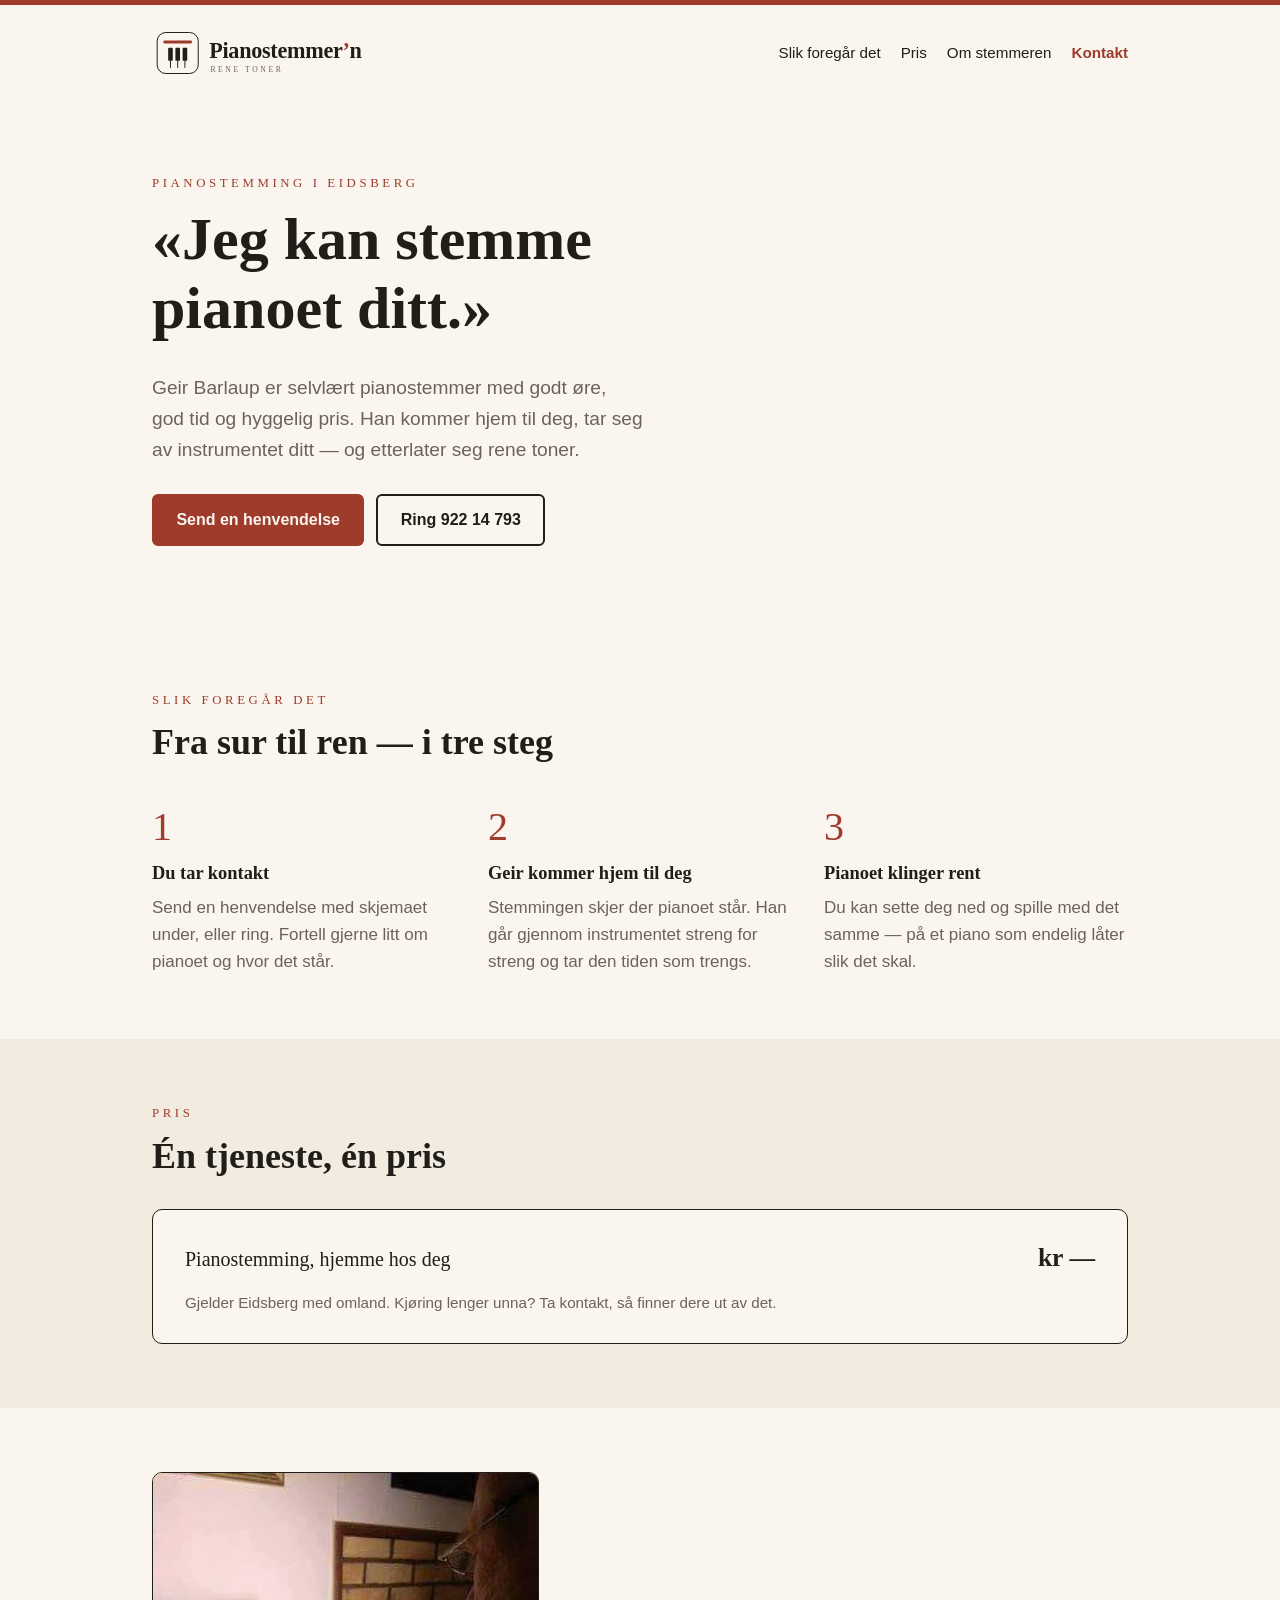
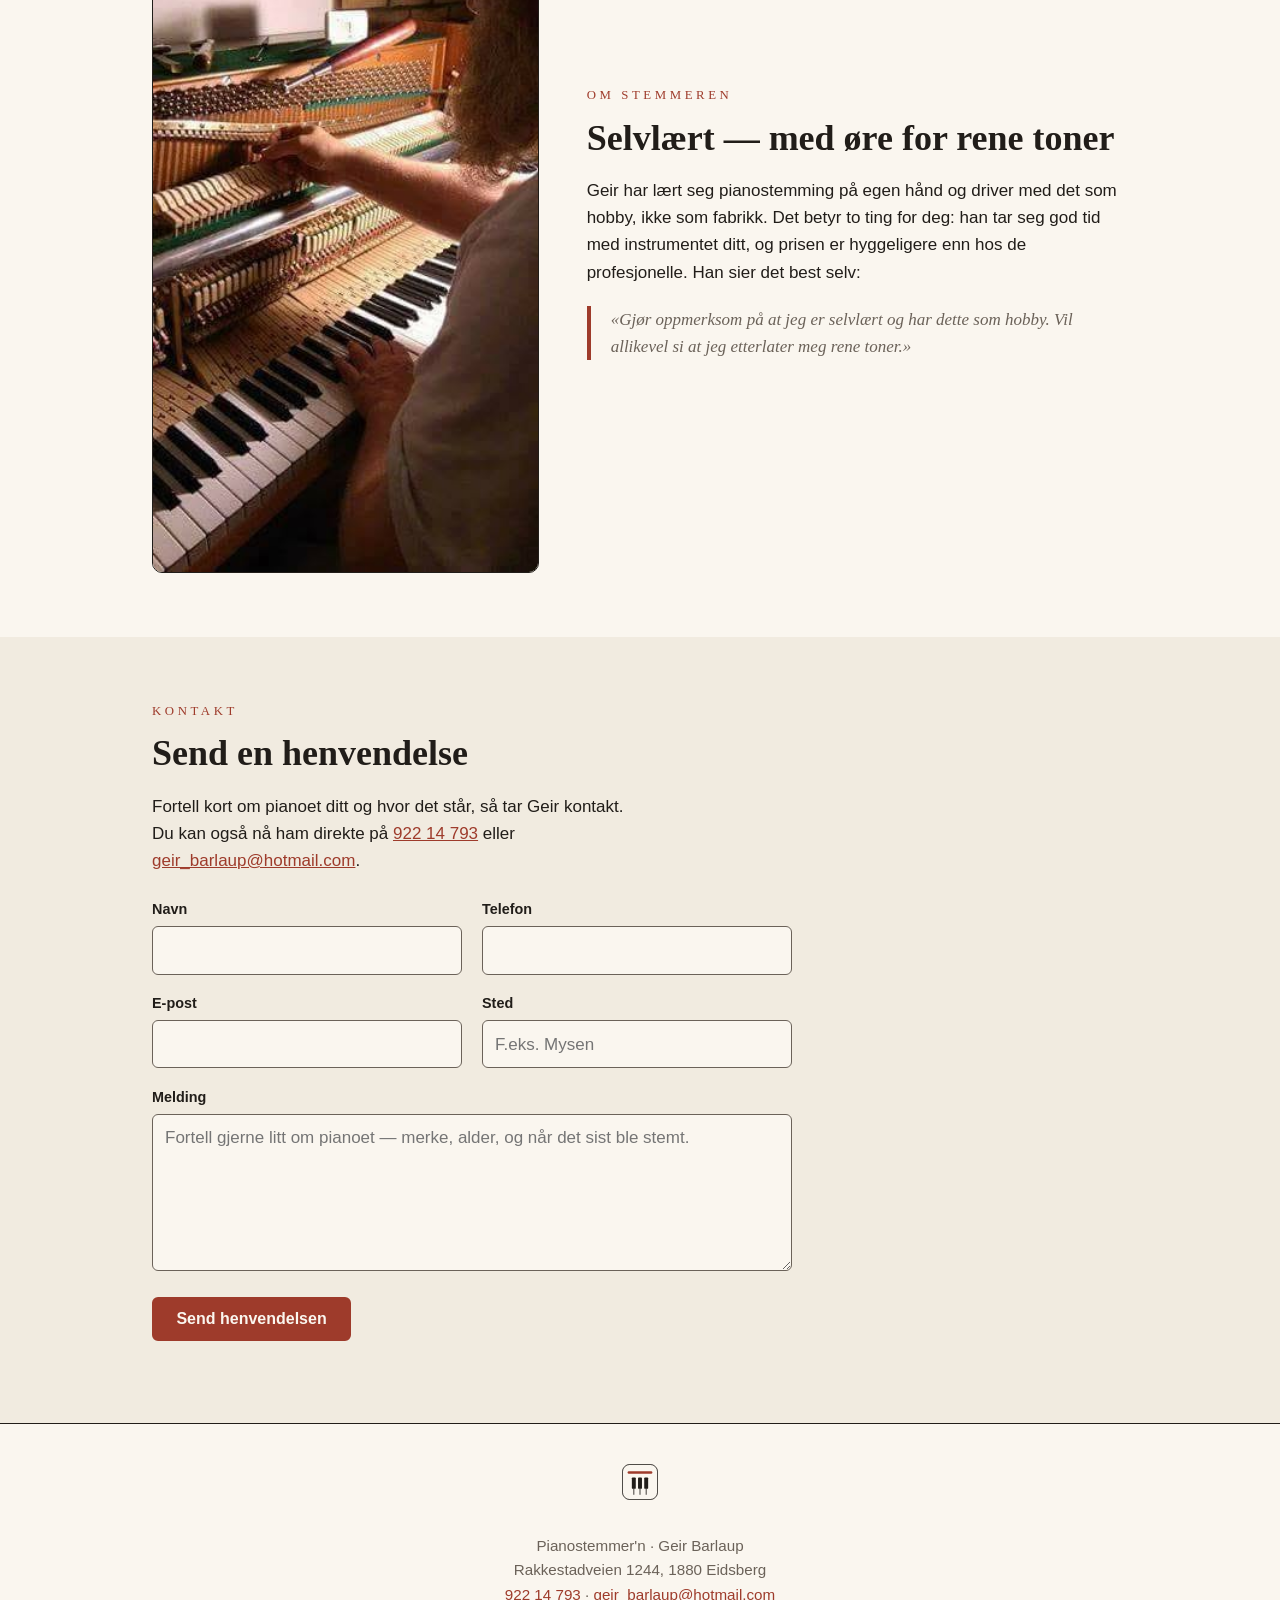
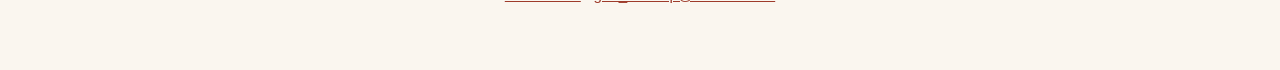
==== index.html @ e965425c "Landingsside: one-pager med alle seksjoner og plassholdere (#2) - Hero med Geirs egne ord, tre-stegs" ====
<!DOCTYPE html>
<html lang="nb">
<head>
  <meta charset="utf-8">
  <meta name="viewport" content="width=device-width, initial-scale=1">
  <title>Pianostemmer'n — pianostemming i Eidsberg</title>
  <meta name="description" content="Geir Barlaup stemmer pianoet ditt hjemme hos deg i Eidsberg og omegn. Selvlært, godt øre og hyggelig pris — han etterlater seg rene toner.">
  <link rel="icon" type="image/svg+xml" href="assets/logo-mark.svg">
  <link rel="stylesheet" href="assets/brand.css">
  <link rel="stylesheet" href="assets/style.css">
</head>
<body>

  <header class="site-header">
    <img src="assets/logo.svg" alt="Pianostemmer'n — rene toner" class="logo">
    <nav aria-label="Hovedmeny">
      <a href="#tjenester">Slik foregår det</a>
      <a href="#priser">Pris</a>
      <a href="#om">Om stemmeren</a>
      <a href="#kontakt" class="nav-cta">Kontakt</a>
    </nav>
  </header>

  <main>
    <section class="hero">
      <p class="eyebrow">Pianostemming i Eidsberg</p>
      <h1>«Jeg kan stemme pianoet ditt.»</h1>
      <p class="lead">
        Geir Barlaup er selvlært pianostemmer med godt øre, god tid og hyggelig
        pris. Han kommer hjem til deg, tar seg av instrumentet ditt — og
        etterlater seg rene toner.
      </p>
      <div class="hero-actions">
        <a href="#kontakt" class="btn">Send en henvendelse</a>
        <a href="tel:+4792214793" class="btn btn-ghost">Ring 922&nbsp;14&nbsp;793</a>
      </div>
    </section>

    <section id="tjenester" class="section">
      <p class="eyebrow">Slik foregår det</p>
      <h2>Fra sur til ren — i tre steg</h2>
      <ol class="steps">
        <li>
          <h3>Du tar kontakt</h3>
          <p>Send en henvendelse med skjemaet under, eller ring. Fortell gjerne
          litt om pianoet og hvor det står.</p>
        </li>
        <li>
          <h3>Geir kommer hjem til deg</h3>
          <p>Stemmingen skjer der pianoet står. Han går gjennom instrumentet
          streng for streng og tar den tiden som trengs.</p>
        </li>
        <li>
          <h3>Pianoet klinger rent</h3>
          <p>Du kan sette deg ned og spille med det samme — på et piano som
          endelig låter slik det skal.</p>
        </li>
      </ol>
    </section>

    <section id="priser" class="section section-alt">
      <div class="section-inner">
      <p class="eyebrow">Pris</p>
      <h2>Én tjeneste, én pris</h2>
      <div class="price-card">
        <div class="price-row">
          <span class="price-name">Pianostemming, hjemme hos deg</span>
          <!-- TBD(pris): bekreftes av Geir, se issue #3 -->
          <span class="price-amount tbd" data-tbd="pris">kr&nbsp;—</span>
        </div>
        <!-- TBD(dekningsomraade): bekreftes av Geir, se issue #3 -->
        <p class="price-note tbd" data-tbd="dekningsomraade">
          Gjelder Eidsberg med omland. Kjøring lenger unna? Ta kontakt, så finner
          dere ut av det.
        </p>
      </div>
      </div>
    </section>

    <section id="om" class="section">
      <div class="about">
        <img src="assets/geir-stemmer.jpg" alt="Geir Barlaup stemmer et åpent piano med stemmenøkkel" class="about-photo">
        <div class="about-text">
          <p class="eyebrow">Om stemmeren</p>
          <h2>Selvlært — med øre for rene toner</h2>
          <p>
            Geir har lært seg pianostemming på egen hånd og driver med det som
            hobby, ikke som fabrikk. Det betyr to ting for deg: han tar seg god
            tid med instrumentet ditt, og prisen er hyggeligere enn hos de
            profesjonelle. Han sier det best selv:
          </p>
          <blockquote>
            «Gjør oppmerksom på at jeg er selvlært og har dette som hobby. Vil
            allikevel si at jeg etterlater meg rene toner.»
          </blockquote>
        </div>
      </div>
    </section>

    <section id="kontakt" class="section section-alt">
      <div class="section-inner">
      <p class="eyebrow">Kontakt</p>
      <h2>Send en henvendelse</h2>
      <p class="section-intro">
        Fortell kort om pianoet ditt og hvor det står, så tar Geir kontakt.
        Du kan også nå ham direkte på
        <a href="tel:+4792214793">922&nbsp;14&nbsp;793</a> eller
        <a href="mailto:geir_barlaup@hotmail.com">geir_barlaup@hotmail.com</a>.
      </p>

      <form name="kontakt" method="POST" action="/takk.html" data-netlify="true" netlify-honeypot="bot-field" class="contact-form">
        <input type="hidden" name="form-name" value="kontakt">
        <p class="hp-field" aria-hidden="true">
          <label>Ikke fyll ut dette feltet: <input name="bot-field" tabindex="-1" autocomplete="off"></label>
        </p>
        <div class="form-grid">
          <p>
            <label for="navn">Navn</label>
            <input id="navn" name="navn" type="text" required autocomplete="name">
          </p>
          <p>
            <label for="telefon">Telefon</label>
            <input id="telefon" name="telefon" type="tel" required autocomplete="tel">
          </p>
          <p>
            <label for="epost">E-post</label>
            <input id="epost" name="epost" type="email" required autocomplete="email">
          </p>
          <p>
            <label for="sted">Sted</label>
            <input id="sted" name="sted" type="text" required autocomplete="address-level2" placeholder="F.eks. Mysen">
          </p>
        </div>
        <p>
          <label for="melding">Melding</label>
          <textarea id="melding" name="melding" rows="5" required placeholder="Fortell gjerne litt om pianoet — merke, alder, og når det sist ble stemt."></textarea>
        </p>
        <p>
          <button type="submit" class="btn">Send henvendelsen</button>
        </p>
      </form>
      </div>
    </section>
  </main>

  <footer class="site-footer">
    <img src="assets/logo-mark.svg" alt="" class="footer-mark" width="36" height="36">
    <p>
      Pianostemmer'n · Geir Barlaup<br>
      Rakkestadveien 1244, 1880 Eidsberg<br>
      <a href="tel:+4792214793">922 14 793</a> ·
      <a href="mailto:geir_barlaup@hotmail.com">geir_barlaup@hotmail.com</a>
    </p>
  </footer>

</body>
</html>
---- assets/brand.css ----
/* Pianostemmer'n — merkevarepalett.
   Elfenben/ibenholt fra tangentene; aksenten er filt-rød — den røde
   filtstripen stemmere legger mellom strengene under stemming (ADR-0001:
   varm og jordnær, ikke corporate). */
:root {
  --ivory: #faf6ef; /* bakgrunn — gammelt elfenben */
  --ebony: #211d19; /* tekst og tangenter — varm nesten-sort */
  --felt: #9e3b2b; /* aksent — stemmefilt-rød; lenker, knapper, apostrof */
  --felt-dark: #7f2f22; /* hover/aktiv på aksentelementer */
  --ink-soft: #6b6259; /* dempet tekst — tagline, metadata */

  --font-display: Georgia, 'Times New Roman', serif; /* overskrifter og navnetrekk */
  --font-body: -apple-system, BlinkMacSystemFont, 'Segoe UI', Roboto, sans-serif;
}
---- assets/style.css ----
/* Pianostemmer'n — sidelayout. Paletten ligger i brand.css. */

* { box-sizing: border-box; }

body {
  margin: 0;
  background: var(--ivory);
  color: var(--ebony);
  font-family: var(--font-body);
  font-size: 1.0625rem;
  line-height: 1.6;
  /* Filtstripen fra logoen løper langs toppen av siden */
  border-top: 5px solid var(--felt);
}

h1, h2, h3 {
  font-family: var(--font-display);
  line-height: 1.15;
  margin: 0 0 0.5em;
}

a { color: var(--felt); }
a:focus-visible,
button:focus-visible,
input:focus-visible,
textarea:focus-visible {
  outline: 3px solid var(--felt);
  outline-offset: 2px;
}

.eyebrow {
  font-family: var(--font-display);
  font-size: 0.8rem;
  letter-spacing: 0.28em;
  text-transform: uppercase;
  color: var(--felt);
  margin: 0 0 0.75rem;
}

/* Header */
.site-header {
  max-width: 64rem;
  margin: 0 auto;
  padding: 1.25rem 1.5rem;
  display: flex;
  align-items: center;
  justify-content: space-between;
  gap: 1rem;
  flex-wrap: wrap;
}
.logo { height: 56px; width: auto; }
.site-header nav {
  display: flex;
  gap: 1.25rem;
  align-items: center;
  flex-wrap: wrap;
}
.site-header nav a {
  color: var(--ebony);
  text-decoration: none;
  font-size: 0.95rem;
}
.site-header nav a:hover { color: var(--felt); }
.site-header .nav-cta {
  color: var(--felt);
  font-weight: 600;
}

/* Hero */
.hero {
  max-width: 64rem;
  margin: 0 auto;
  padding: 4.5rem 1.5rem 5rem;
  text-align: left;
}
.hero h1 {
  font-size: clamp(2.2rem, 6vw, 3.75rem);
  max-width: 18ch;
}
.lead {
  font-size: 1.2rem;
  max-width: 46ch;
  color: var(--ink-soft);
}
.hero-actions {
  display: flex;
  gap: 0.75rem;
  flex-wrap: wrap;
  margin-top: 1.75rem;
}

.btn {
  display: inline-block;
  background: var(--felt);
  color: var(--ivory);
  font-family: var(--font-body);
  font-size: 1rem;
  font-weight: 600;
  text-decoration: none;
  border: 2px solid var(--felt);
  border-radius: 6px;
  padding: 0.7rem 1.4rem;
  cursor: pointer;
}
.btn:hover { background: var(--felt-dark); border-color: var(--felt-dark); }
.btn-ghost {
  background: transparent;
  color: var(--ebony);
  border-color: var(--ebony);
}
.btn-ghost:hover { background: transparent; color: var(--felt); border-color: var(--felt); }

/* Seksjoner */
.section {
  max-width: 64rem;
  margin: 0 auto;
  padding: 4rem 1.5rem;
}
.section-alt {
  max-width: none;
  background: #f1ebe0;
}
.section-inner { max-width: 61rem; margin: 0 auto; }
.section h2 { font-size: clamp(1.6rem, 4vw, 2.25rem); }
.section-intro { max-width: 52ch; }

/* Steg */
.steps {
  list-style: none;
  counter-reset: steg;
  margin: 2rem 0 0;
  padding: 0;
  display: grid;
  grid-template-columns: repeat(3, 1fr);
  gap: 2rem;
}
.steps li { counter-increment: steg; }
.steps li::before {
  content: counter(steg);
  display: block;
  font-family: var(--font-display);
  font-size: 2.5rem;
  color: var(--felt);
  margin-bottom: 0.25rem;
}
.steps h3 { font-size: 1.15rem; }
.steps p { margin: 0; color: var(--ink-soft); }

/* Pris */
.price-card {
  background: var(--ivory);
  border: 1.5px solid var(--ebony);
  border-radius: 10px;
  padding: 1.75rem 2rem;
  margin-top: 2rem;
}
.price-row {
  display: flex;
  justify-content: space-between;
  align-items: baseline;
  gap: 1rem;
  flex-wrap: wrap;
}
.price-name { font-family: var(--font-display); font-size: 1.25rem; }
.price-amount { font-family: var(--font-display); font-size: 1.6rem; font-weight: 700; }
.price-note { margin: 0.75rem 0 0; color: var(--ink-soft); font-size: 0.95rem; }

/* Om */
.about {
  display: grid;
  grid-template-columns: minmax(0, 5fr) minmax(0, 7fr);
  gap: 3rem;
  align-items: center;
}
.about-photo {
  width: 100%;
  height: auto;
  border-radius: 10px;
  border: 1.5px solid var(--ebony);
}
.about-text blockquote {
  margin: 1.25rem 0 0;
  padding-left: 1.25rem;
  border-left: 4px solid var(--felt);
  font-family: var(--font-display);
  font-style: italic;
  color: var(--ink-soft);
}

/* Skjema */
.contact-form { max-width: 40rem; margin-top: 1.5rem; }
.hp-field { position: absolute; left: -9999px; }
.form-grid {
  display: grid;
  grid-template-columns: 1fr 1fr;
  gap: 0 1.25rem;
}
.contact-form p { margin: 0 0 1.1rem; }
.contact-form label {
  display: block;
  font-weight: 600;
  font-size: 0.9rem;
  margin-bottom: 0.3rem;
}
.contact-form input,
.contact-form textarea {
  width: 100%;
  font: inherit;
  color: var(--ebony);
  background: var(--ivory);
  border: 1.5px solid var(--ink-soft);
  border-radius: 6px;
  padding: 0.6rem 0.75rem;
}
.contact-form textarea { resize: vertical; }

/* Footer */
.site-footer {
  border-top: 1.5px solid var(--ebony);
  padding: 2.5rem 1.5rem 3rem;
  text-align: center;
  font-size: 0.95rem;
  color: var(--ink-soft);
}
.footer-mark { margin-bottom: 0.75rem; }

/* Takk-siden */
.thanks {
  min-height: 80vh;
  display: flex;
  flex-direction: column;
  align-items: center;
  justify-content: center;
  text-align: center;
  padding: 2rem 1.5rem;
}
.thanks h1 { margin-top: 1.5rem; }
.thanks p { max-width: 42ch; color: var(--ink-soft); }

/* Mobil */
@media (max-width: 44rem) {
  .steps { grid-template-columns: 1fr; gap: 1.5rem; }
  .about { grid-template-columns: 1fr; gap: 1.5rem; }
  .about-photo { max-width: 24rem; }
  .form-grid { grid-template-columns: 1fr; }
  .hero { padding-top: 2.5rem; padding-bottom: 3rem; }
  .section { padding: 2.75rem 1.5rem; }
  .logo { height: 46px; }
}

@media (prefers-reduced-motion: reduce) {
  * { scroll-behavior: auto !important; transition: none !important; }
}
html { scroll-behavior: smooth; }
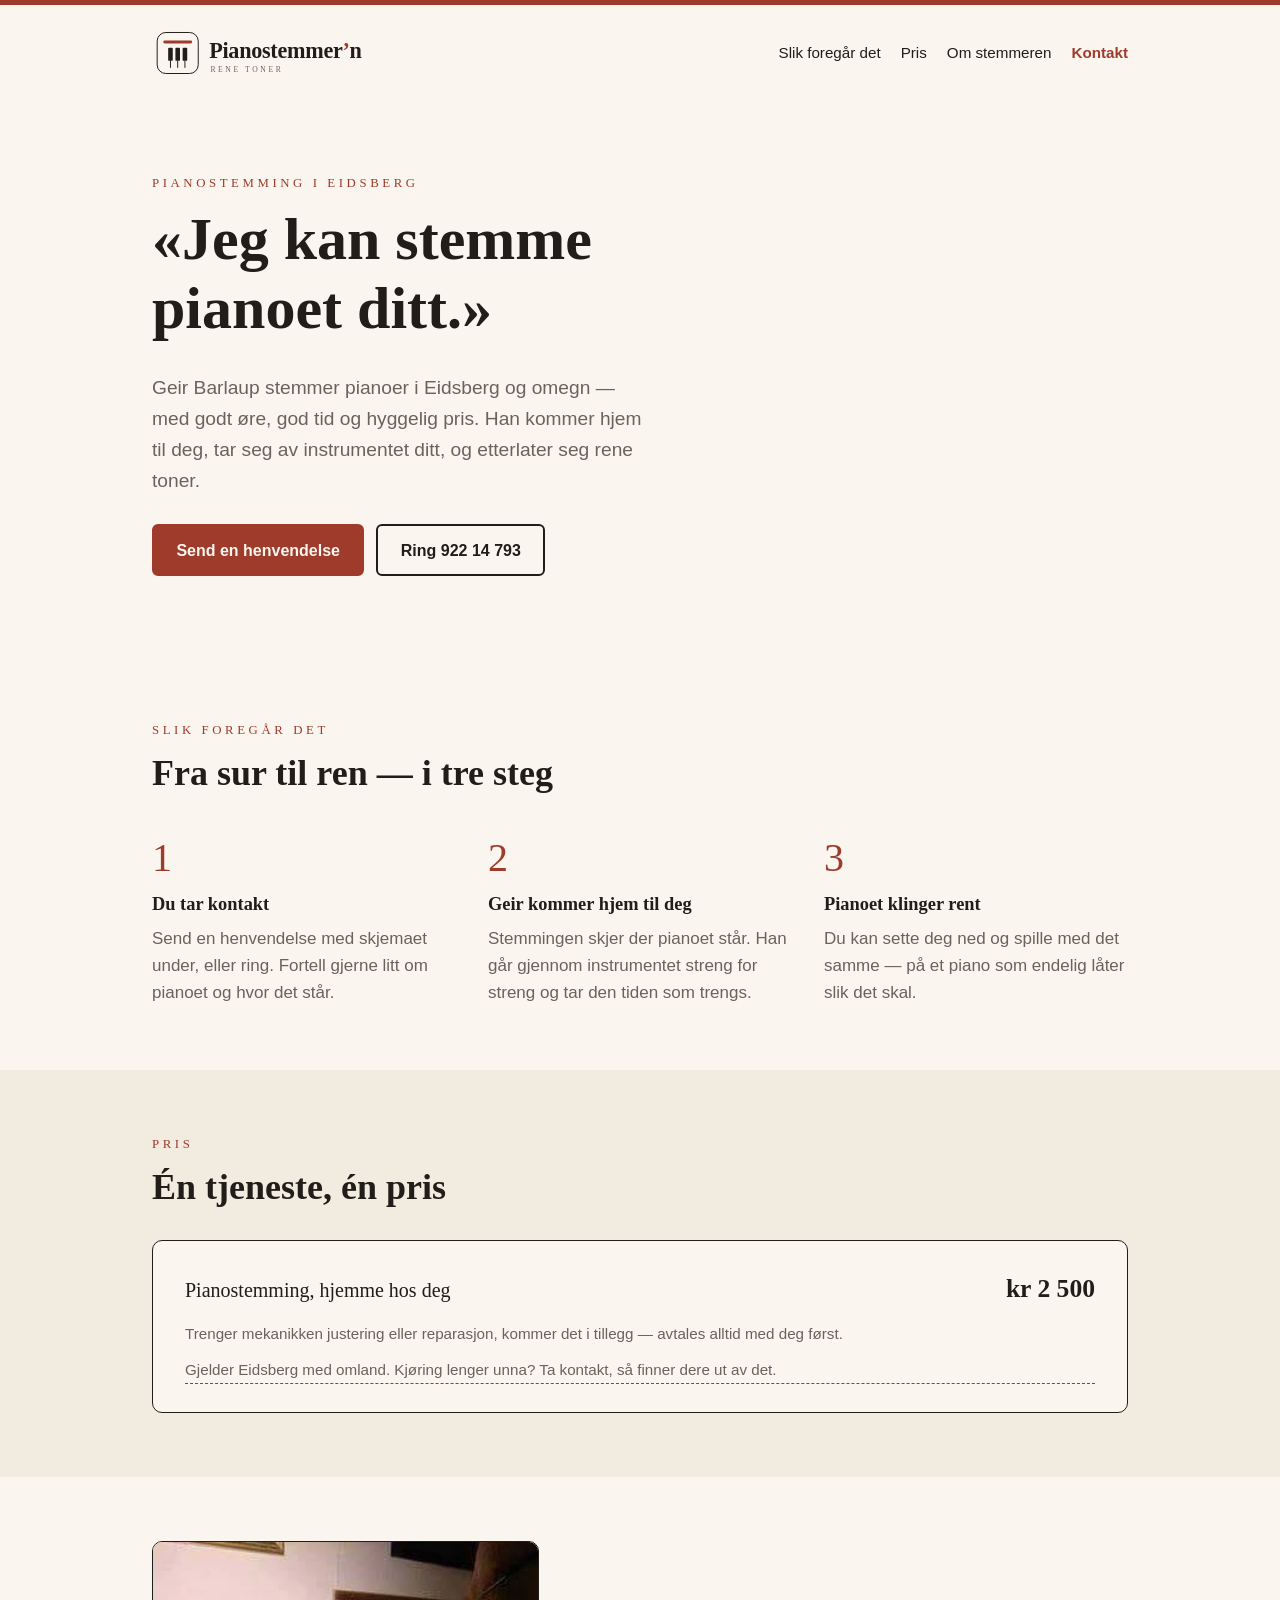
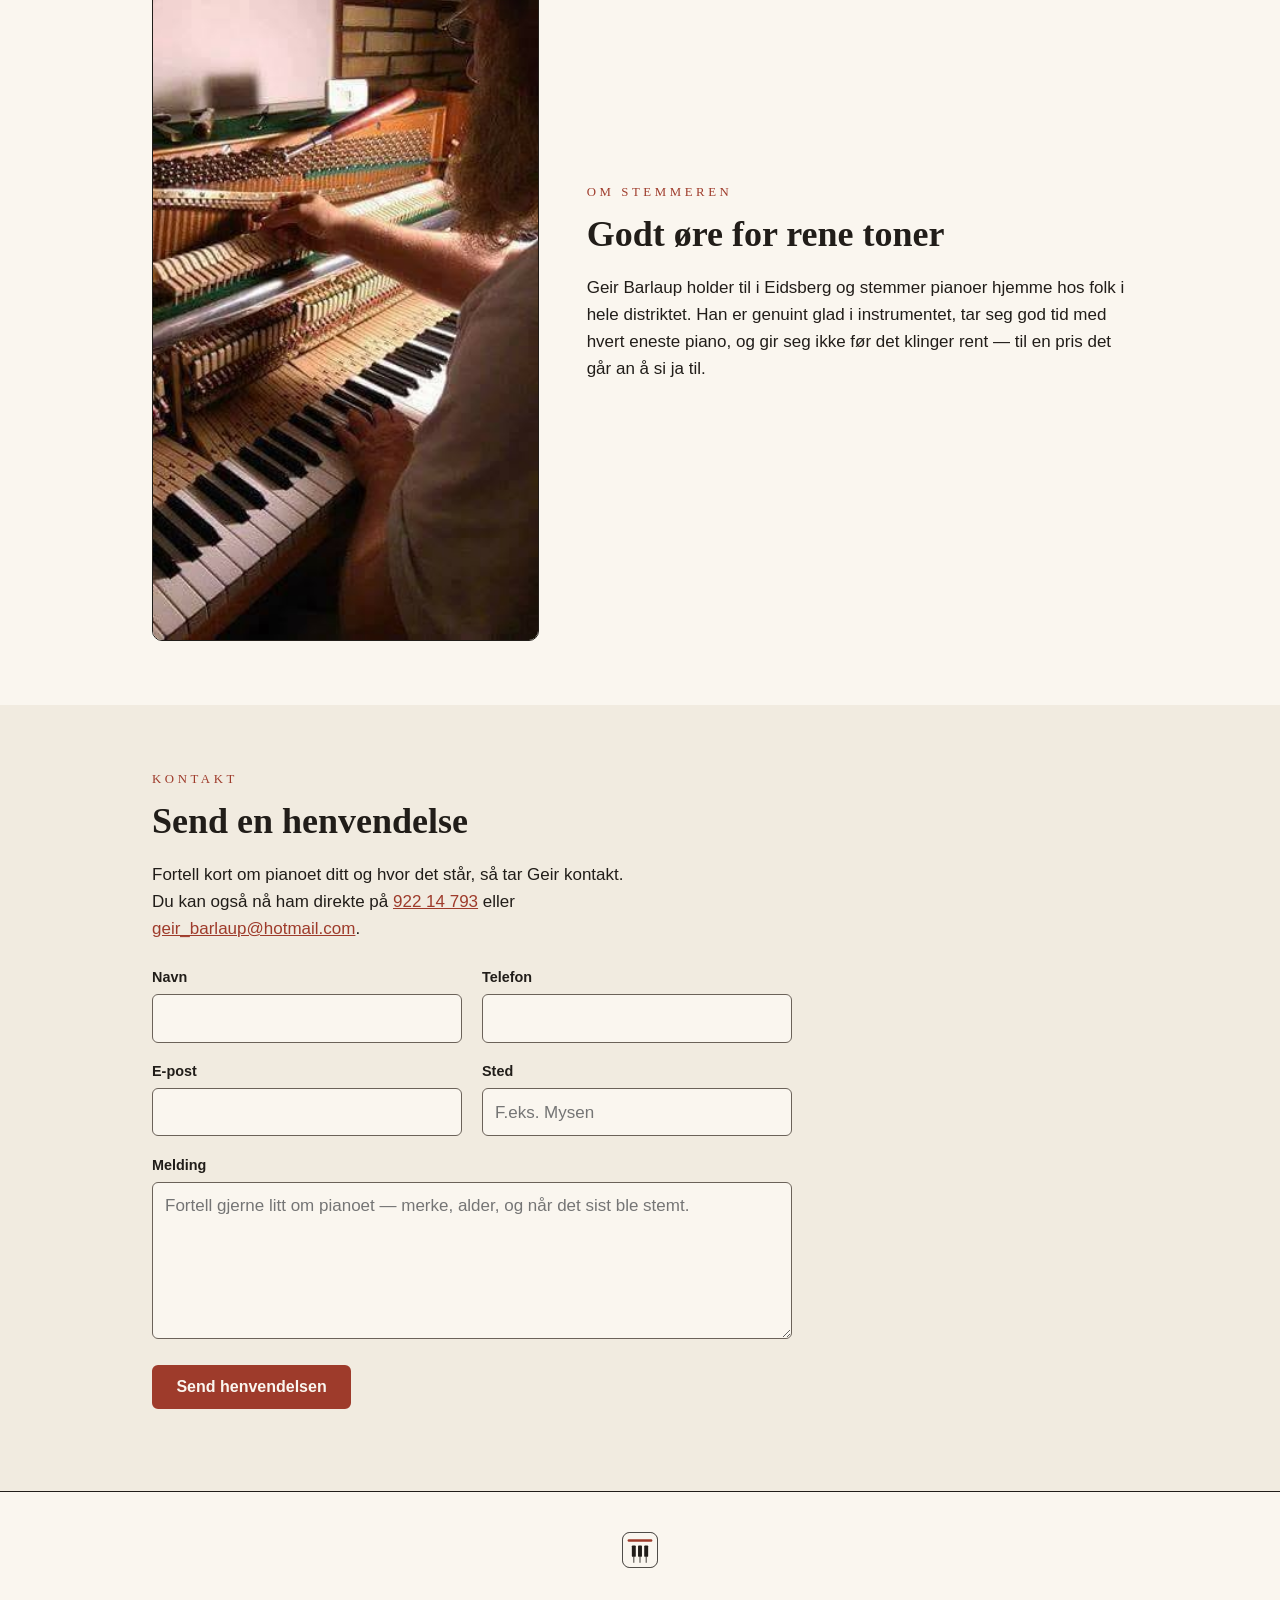
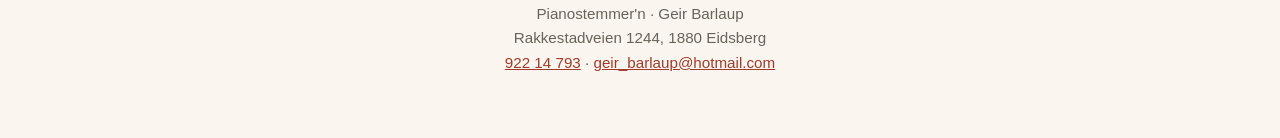
==== commit 092c31cc: "Ny posisjonering (ADR-0002), pris 2500 kr, og review-fikser (#2, #3) - ADR-0002 superseder ADR-0001:" ====
--- a/index.html
+++ b/index.html
@@ -4,7 +4,7 @@
   <meta charset="utf-8">
   <meta name="viewport" content="width=device-width, initial-scale=1">
   <title>Pianostemmer'n — pianostemming i Eidsberg</title>
-  <meta name="description" content="Geir Barlaup stemmer pianoet ditt hjemme hos deg i Eidsberg og omegn. Selvlært, godt øre og hyggelig pris — han etterlater seg rene toner.">
+  <meta name="description" content="Geir Barlaup stemmer pianoet ditt hjemme hos deg i Eidsberg og omegn. Godt øre, god tid og hyggelig pris — han etterlater seg rene toner.">
   <link rel="icon" type="image/svg+xml" href="assets/logo-mark.svg">
   <link rel="stylesheet" href="assets/brand.css">
   <link rel="stylesheet" href="assets/style.css">
@@ -14,7 +14,7 @@
   <header class="site-header">
     <img src="assets/logo.svg" alt="Pianostemmer'n — rene toner" class="logo">
     <nav aria-label="Hovedmeny">
-      <a href="#tjenester">Slik foregår det</a>
+      <a href="#slik-foregar-det">Slik foregår det</a>
       <a href="#priser">Pris</a>
       <a href="#om">Om stemmeren</a>
       <a href="#kontakt" class="nav-cta">Kontakt</a>
@@ -26,9 +26,9 @@
       <p class="eyebrow">Pianostemming i Eidsberg</p>
       <h1>«Jeg kan stemme pianoet ditt.»</h1>
       <p class="lead">
-        Geir Barlaup er selvlært pianostemmer med godt øre, god tid og hyggelig
-        pris. Han kommer hjem til deg, tar seg av instrumentet ditt — og
-        etterlater seg rene toner.
+        Geir Barlaup stemmer pianoer i Eidsberg og omegn — med godt øre, god
+        tid og hyggelig pris. Han kommer hjem til deg, tar seg av instrumentet
+        ditt, og etterlater seg rene toner.
       </p>
       <div class="hero-actions">
         <a href="#kontakt" class="btn">Send en henvendelse</a>
@@ -36,7 +36,7 @@
       </div>
     </section>
 
-    <section id="tjenester" class="section">
+    <section id="slik-foregar-det" class="section">
       <p class="eyebrow">Slik foregår det</p>
       <h2>Fra sur til ren — i tre steg</h2>
       <ol class="steps">
@@ -65,9 +65,12 @@
       <div class="price-card">
         <div class="price-row">
           <span class="price-name">Pianostemming, hjemme hos deg</span>
-          <!-- TBD(pris): bekreftes av Geir, se issue #3 -->
-          <span class="price-amount tbd" data-tbd="pris">kr&nbsp;—</span>
+          <span class="price-amount">kr&nbsp;2&nbsp;500</span>
         </div>
+        <p class="price-note">
+          Trenger mekanikken justering eller reparasjon, kommer det i tillegg —
+          avtales alltid med deg først.
+        </p>
         <!-- TBD(dekningsomraade): bekreftes av Geir, se issue #3 -->
         <p class="price-note tbd" data-tbd="dekningsomraade">
           Gjelder Eidsberg med omland. Kjøring lenger unna? Ta kontakt, så finner
@@ -82,17 +85,13 @@
         <img src="assets/geir-stemmer.jpg" alt="Geir Barlaup stemmer et åpent piano med stemmenøkkel" class="about-photo">
         <div class="about-text">
           <p class="eyebrow">Om stemmeren</p>
-          <h2>Selvlært — med øre for rene toner</h2>
+          <h2>Godt øre for rene toner</h2>
           <p>
-            Geir har lært seg pianostemming på egen hånd og driver med det som
-            hobby, ikke som fabrikk. Det betyr to ting for deg: han tar seg god
-            tid med instrumentet ditt, og prisen er hyggeligere enn hos de
-            profesjonelle. Han sier det best selv:
+            Geir Barlaup holder til i Eidsberg og stemmer pianoer hjemme hos
+            folk i hele distriktet. Han er genuint glad i instrumentet, tar seg
+            god tid med hvert eneste piano, og gir seg ikke før det klinger
+            rent — til en pris det går an å si ja til.
           </p>
-          <blockquote>
-            «Gjør oppmerksom på at jeg er selvlært og har dette som hobby. Vil
-            allikevel si at jeg etterlater meg rene toner.»
-          </blockquote>
         </div>
       </div>
     </section>
@@ -108,7 +107,7 @@
         <a href="mailto:geir_barlaup@hotmail.com">geir_barlaup@hotmail.com</a>.
       </p>
 
-      <form name="kontakt" method="POST" action="/takk.html" data-netlify="true" netlify-honeypot="bot-field" class="contact-form">
+      <form name="kontakt" method="POST" action="takk.html" data-netlify="true" netlify-honeypot="bot-field" class="contact-form">
         <input type="hidden" name="form-name" value="kontakt">
         <p class="hp-field" aria-hidden="true">
           <label>Ikke fyll ut dette feltet: <input name="bot-field" tabindex="-1" autocomplete="off"></label>
@@ -120,7 +119,7 @@
           </p>
           <p>
             <label for="telefon">Telefon</label>
-            <input id="telefon" name="telefon" type="tel" required autocomplete="tel">
+            <input id="telefon" name="telefon" type="tel" required autocomplete="tel" pattern="[0-9+ ]{8,}" title="Skriv inn et telefonnummer, minst 8 sifre">
           </p>
           <p>
             <label for="epost">E-post</label>
--- a/assets/brand.css
+++ b/assets/brand.css
@@ -4,6 +4,7 @@
    varm og jordnær, ikke corporate). */
 :root {
   --ivory: #faf6ef; /* bakgrunn — gammelt elfenben */
+  --ivory-dark: #f1ebe0; /* alternerende seksjonsbakgrunn */
   --ebony: #211d19; /* tekst og tangenter — varm nesten-sort */
   --felt: #9e3b2b; /* aksent — stemmefilt-rød; lenker, knapper, apostrof */
   --felt-dark: #7f2f22; /* hover/aktiv på aksentelementer */
--- a/assets/style.css
+++ b/assets/style.css
@@ -118,7 +118,7 @@
 }
 .section-alt {
   max-width: none;
-  background: #f1ebe0;
+  background: var(--ivory-dark);
 }
 .section-inner { max-width: 61rem; margin: 0 auto; }
 .section h2 { font-size: clamp(1.6rem, 4vw, 2.25rem); }
@@ -248,7 +248,10 @@
   .logo { height: 46px; }
 }
 
+html { scroll-behavior: smooth; }
 @media (prefers-reduced-motion: reduce) {
   * { scroll-behavior: auto !important; transition: none !important; }
 }
-html { scroll-behavior: smooth; }
+
+/* Plassholder som venter på bekreftelse fra Stemmeren (fjernes i #6) */
+.tbd { border-bottom: 1px dashed var(--felt); }
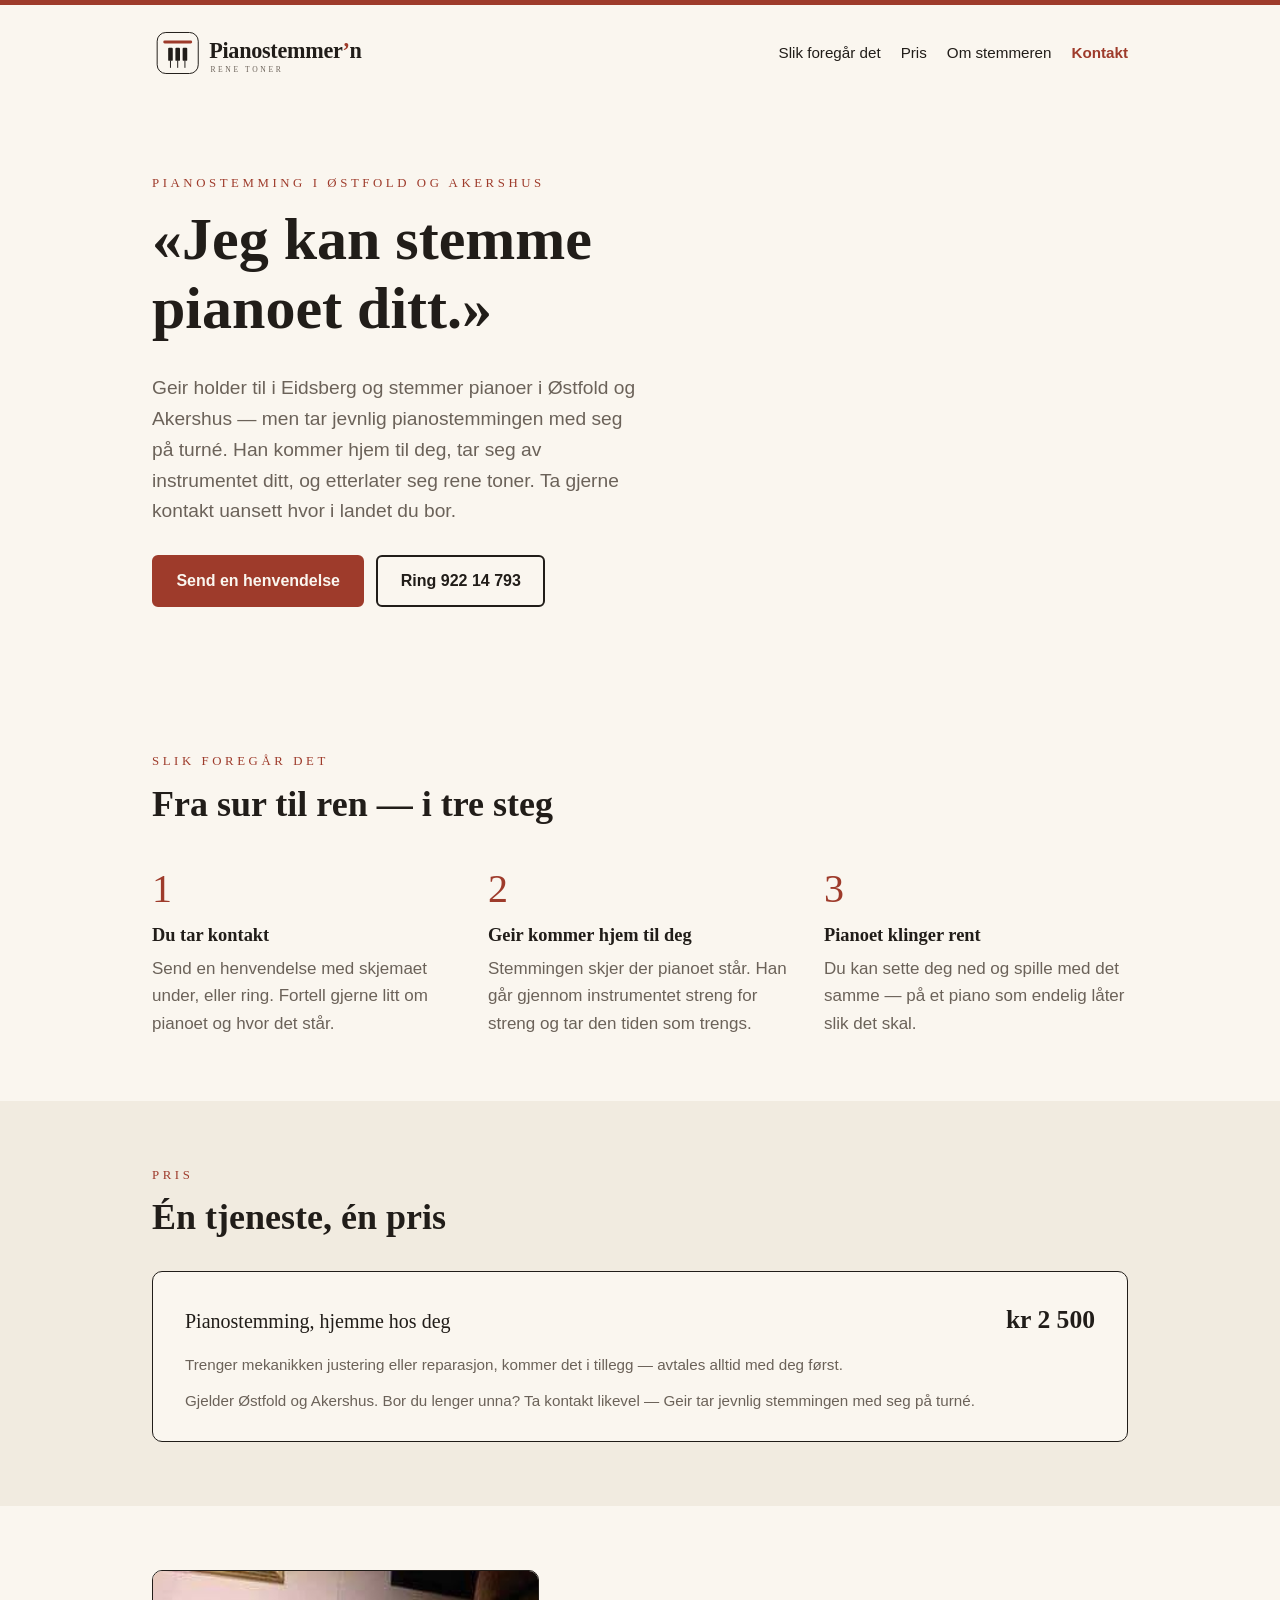
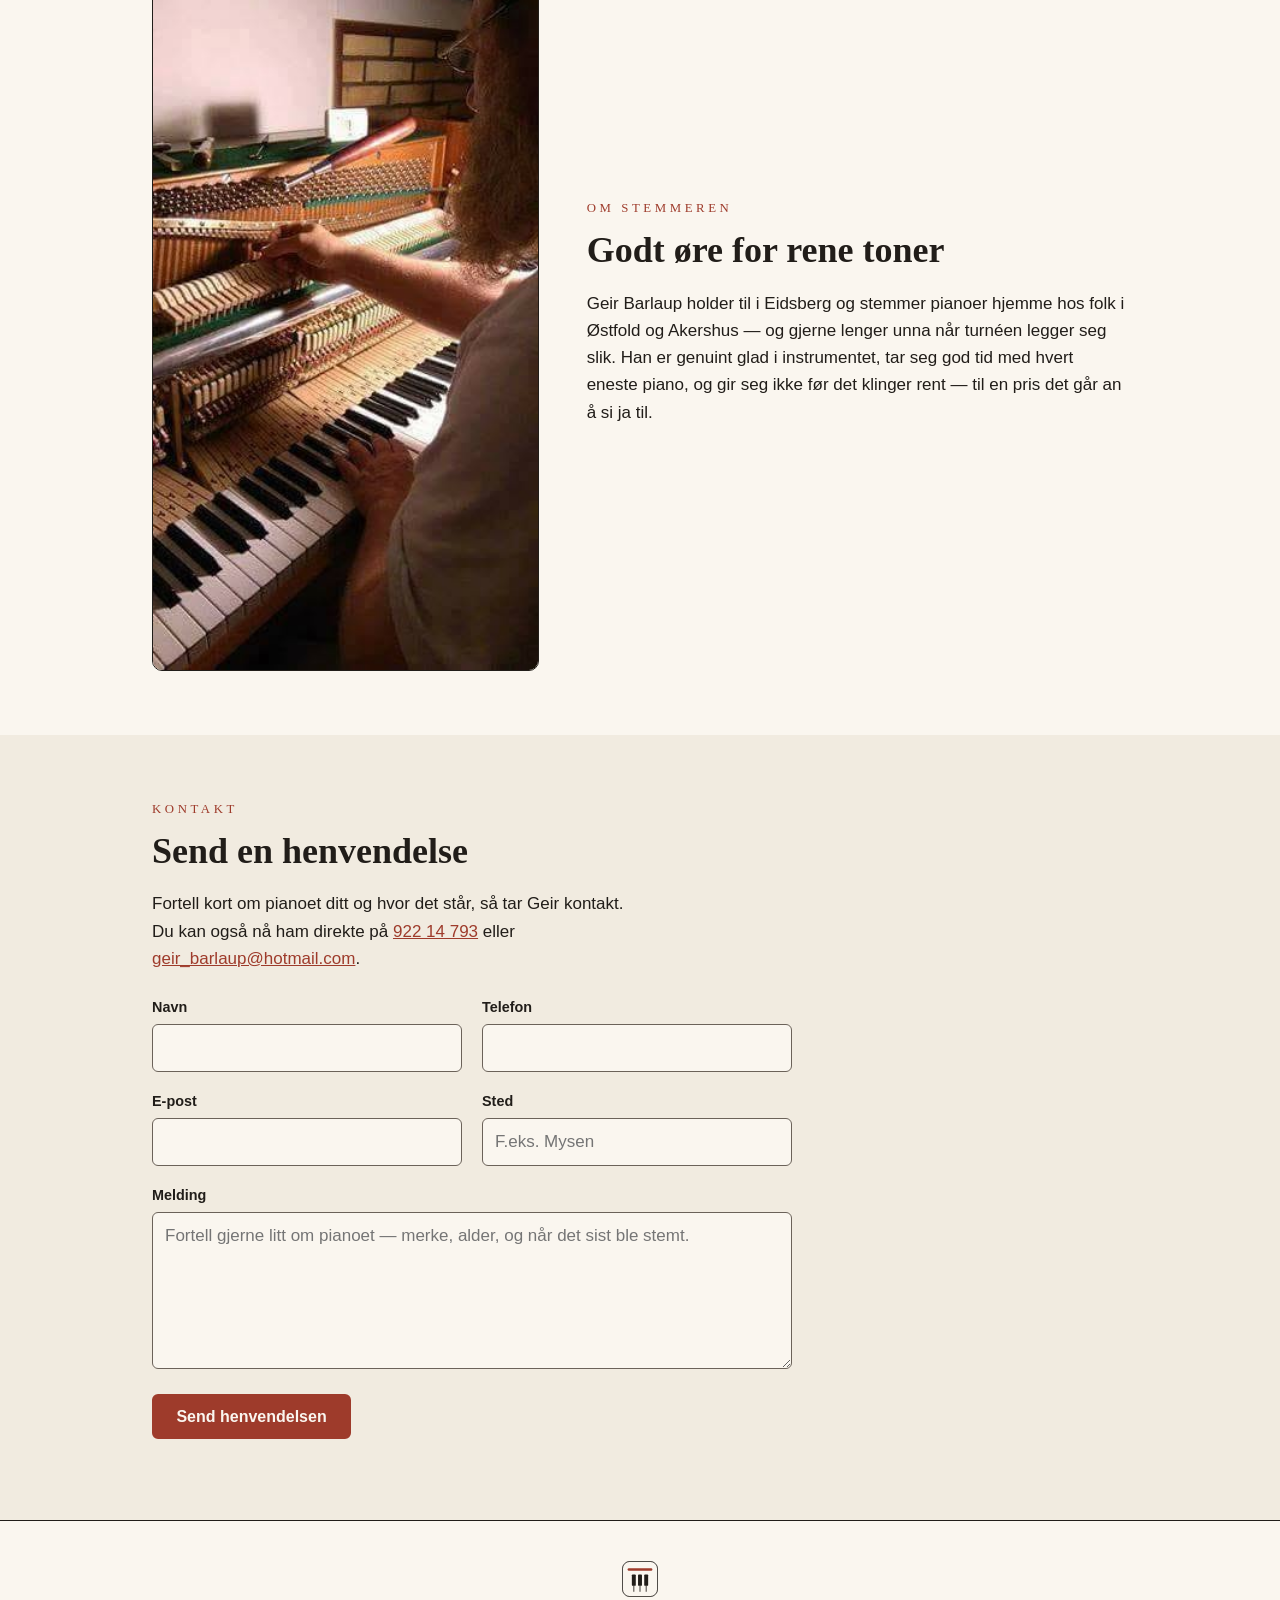
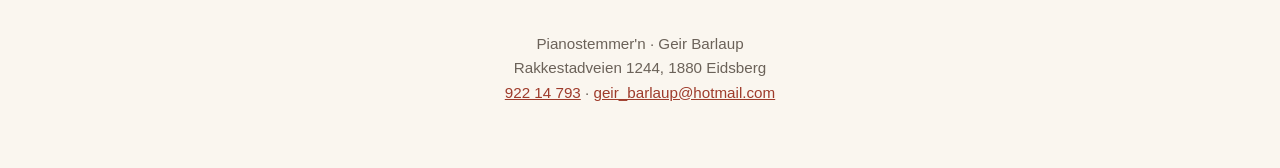
==== commit 1bb226fe: "Dekningsområde: Østfold og Akershus + turné — siste plassholder erstattet Hero, prisnotis, om-tekst " ====
--- a/index.html
+++ b/index.html
@@ -4,7 +4,7 @@
   <meta charset="utf-8">
   <meta name="viewport" content="width=device-width, initial-scale=1">
   <title>Pianostemmer'n — pianostemming i Eidsberg</title>
-  <meta name="description" content="Geir Barlaup stemmer pianoet ditt hjemme hos deg i Eidsberg og omegn. Godt øre, god tid og hyggelig pris — han etterlater seg rene toner.">
+  <meta name="description" content="Geir Barlaup stemmer pianoet ditt hjemme hos deg i Østfold og Akershus — og tar gjerne turen lenger. Godt øre, god tid og hyggelig pris.">
   <link rel="icon" type="image/svg+xml" href="assets/logo-mark.svg">
   <link rel="stylesheet" href="assets/brand.css">
   <link rel="stylesheet" href="assets/style.css">
@@ -23,12 +23,13 @@
 
   <main>
     <section class="hero">
-      <p class="eyebrow">Pianostemming i Eidsberg</p>
+      <p class="eyebrow">Pianostemming i Østfold og Akershus</p>
       <h1>«Jeg kan stemme pianoet ditt.»</h1>
       <p class="lead">
-        Geir Barlaup stemmer pianoer i Eidsberg og omegn — med godt øre, god
-        tid og hyggelig pris. Han kommer hjem til deg, tar seg av instrumentet
-        ditt, og etterlater seg rene toner.
+        Geir holder til i Eidsberg og stemmer pianoer i Østfold og Akershus —
+        men tar jevnlig pianostemmingen med seg på turné. Han kommer hjem til
+        deg, tar seg av instrumentet ditt, og etterlater seg rene toner.
+        Ta gjerne kontakt uansett hvor i landet du bor.
       </p>
       <div class="hero-actions">
         <a href="#kontakt" class="btn">Send en henvendelse</a>
@@ -71,10 +72,9 @@
           Trenger mekanikken justering eller reparasjon, kommer det i tillegg —
           avtales alltid med deg først.
         </p>
-        <!-- TBD(dekningsomraade): bekreftes av Geir, se issue #3 -->
-        <p class="price-note tbd" data-tbd="dekningsomraade">
-          Gjelder Eidsberg med omland. Kjøring lenger unna? Ta kontakt, så finner
-          dere ut av det.
+        <p class="price-note">
+          Gjelder Østfold og Akershus. Bor du lenger unna? Ta kontakt likevel —
+          Geir tar jevnlig stemmingen med seg på turné.
         </p>
       </div>
       </div>
@@ -88,9 +88,10 @@
           <h2>Godt øre for rene toner</h2>
           <p>
             Geir Barlaup holder til i Eidsberg og stemmer pianoer hjemme hos
-            folk i hele distriktet. Han er genuint glad i instrumentet, tar seg
-            god tid med hvert eneste piano, og gir seg ikke før det klinger
-            rent — til en pris det går an å si ja til.
+            folk i Østfold og Akershus — og gjerne lenger unna når turnéen
+            legger seg slik. Han er genuint glad i instrumentet, tar seg god
+            tid med hvert eneste piano, og gir seg ikke før det klinger rent —
+            til en pris det går an å si ja til.
           </p>
         </div>
       </div>
